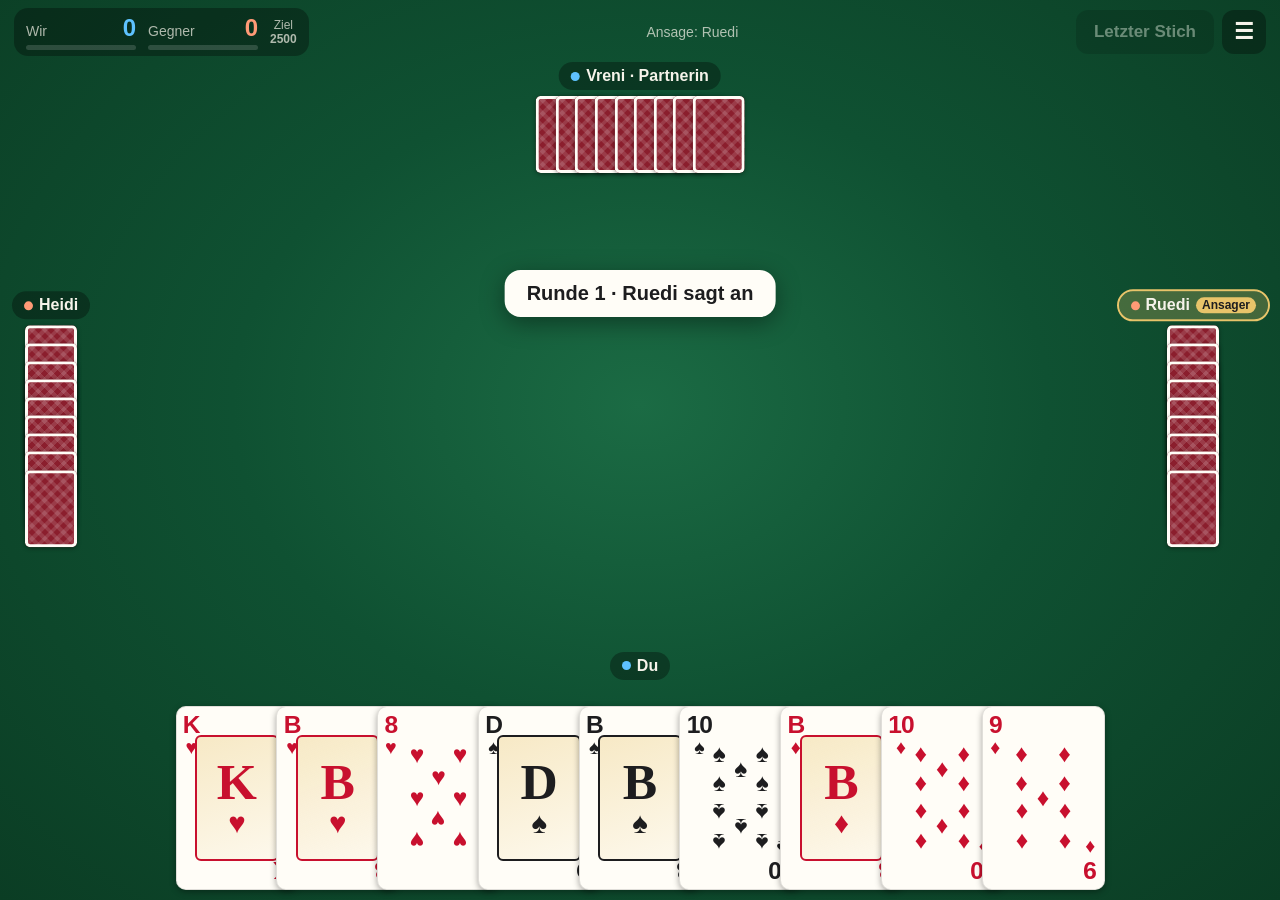
==== index.html @ f4f51e69 "Hansis Jass 1.00: Schieber-Jass als PWA fürs iPad Regeln und Strategie dokumentiert, Spiellogik mit " ====
<!doctype html>
<html lang="de-CH">
<head>
  <meta charset="utf-8">
  <meta name="viewport" content="width=device-width, initial-scale=1, maximum-scale=1, user-scalable=no, viewport-fit=cover">
  <meta name="apple-mobile-web-app-capable" content="yes">
  <meta name="mobile-web-app-capable" content="yes">
  <meta name="apple-mobile-web-app-status-bar-style" content="black-translucent">
  <meta name="apple-mobile-web-app-title" content="Hansis Jass">
  <meta name="theme-color" content="#0b3d24">
  <link rel="manifest" href="manifest.webmanifest">
  <link rel="apple-touch-icon" href="icons/apple-touch-icon.png">
  <link rel="icon" type="image/png" href="icons/icon-192.png">
  <link rel="stylesheet" href="src/ui/styles.css">
  <title>Hansis Jass</title>
</head>
<body>
  <main id="table">
    <header id="topbar">
      <div id="scores">
        <div class="team" data-team="0">
          <div class="trow"><span class="tname">Wir</span><span class="tpts" id="score0">0</span></div>
          <div class="bar"><i id="bar0"></i></div>
        </div>
        <div class="team" data-team="1">
          <div class="trow"><span class="tname">Gegner</span><span class="tpts" id="score1">0</span></div>
          <div class="bar"><i id="bar1"></i></div>
        </div>
        <div id="target"></div>
      </div>
      <div id="modeinfo"></div>
      <div id="buttons">
        <button id="btn-last" class="btn ghost" disabled>Letzter Stich</button>
        <button id="btn-menu" class="btn ghost icon" aria-label="Menü">☰</button>
      </div>
    </header>

    <section class="seat" id="seat2"></section>
    <section class="seat side" id="seat3"></section>
    <section class="seat side" id="seat1"></section>

    <div id="trick">
      <div class="slot" data-seat="0"></div>
      <div class="slot" data-seat="1"></div>
      <div class="slot" data-seat="2"></div>
      <div class="slot" data-seat="3"></div>
    </div>
    <div id="roundpts"></div>

    <section id="me">
      <div id="me-label" class="plabel"></div>
      <div id="hand"></div>
      <button id="btn-tip" class="btn tip" hidden>Tipp</button>
    </section>
    <div id="tipbox" hidden></div>

    <div id="chooser" hidden></div>
    <div id="banner" hidden></div>
    <div id="overlay" hidden></div>
  </main>
  <div id="rotate"><div>🔄<br>Bitte das iPad quer halten</div></div>
  <script type="module" src="src/ui/app.js"></script>
</body>
</html>
---- src/ui/styles.css ----
/* Hansis Jass – Oberfläche fürs iPad im Querformat */
:root {
  --felt: #0f5132;
  --felt-dark: #0b3d24;
  --felt-light: #1b6b44;
  --gold: #e8c46a;
  --ink: #1d1d1f;
  --paper: #fffdf7;
  --red: #c8102e;
  --black: #1d1d1f;
  --gold-suit: #b8860b;
  --brown: #7a4a1e;
  --us: #5ec2ff;
  --them: #ff9a76;
  --panel: rgba(0, 0, 0, 0.32);
  --text: #f6f3ea;
  --muted: rgba(246, 243, 234, 0.7);
  --cw: min(9.6vw, 14.6vh);
  --ch: calc(var(--cw) * 1.5);
  --tcw: calc(var(--cw) * 0.82);
  --mcw: calc(var(--cw) * 0.42);
  --safe-l: env(safe-area-inset-left, 0px);
  --safe-r: env(safe-area-inset-right, 0px);
  --safe-t: env(safe-area-inset-top, 0px);
  --safe-b: env(safe-area-inset-bottom, 0px);
}

* { box-sizing: border-box; }
html, body {
  margin: 0; height: 100%; overflow: hidden;
  background: var(--felt-dark);
  color: var(--text);
  font-family: -apple-system, BlinkMacSystemFont, "SF Pro Rounded", "Helvetica Neue", Arial, sans-serif;
  -webkit-user-select: none; user-select: none;
  -webkit-touch-callout: none;
  -webkit-tap-highlight-color: transparent;
  touch-action: manipulation;
}

#table {
  position: fixed; inset: 0;
  background:
    radial-gradient(ellipse at 50% 45%, var(--felt-light) 0%, var(--felt) 45%, var(--felt-dark) 100%);
  overflow: hidden;
}

/* ---------- Kopfzeile ---------- */
#topbar {
  position: absolute; left: 0; right: 0; top: 0;
  padding: calc(8px + var(--safe-t)) calc(14px + var(--safe-r)) 8px calc(14px + var(--safe-l));
  display: flex; align-items: center; gap: 16px;
  z-index: 20;
}
#scores { display: flex; align-items: center; gap: 12px; background: var(--panel); border-radius: 14px; padding: 6px 12px; }
.team { min-width: 110px; }
.trow { display: flex; justify-content: space-between; gap: 10px; align-items: baseline; }
.tname { font-size: 14px; color: var(--muted); }
.tpts { font-size: 24px; font-weight: 700; font-variant-numeric: tabular-nums; }
.team[data-team="0"] .tpts { color: var(--us); }
.team[data-team="1"] .tpts { color: var(--them); }
.bar { height: 5px; background: rgba(255, 255, 255, 0.15); border-radius: 3px; overflow: hidden; margin-top: 3px; }
.bar i { display: block; height: 100%; width: 0; transition: width 0.6s ease; }
#bar0 { background: var(--us); }
#bar1 { background: var(--them); }
#target { font-size: 12px; color: var(--muted); line-height: 1.2; text-align: center; }
#modeinfo {
  flex: 1; display: flex; justify-content: center; align-items: center; gap: 10px;
  font-size: 18px; min-height: 44px;
}
#modeinfo .mode-chip {
  display: inline-flex; align-items: center; gap: 8px;
  background: var(--paper); color: var(--ink);
  padding: 6px 14px; border-radius: 22px; font-weight: 700;
  box-shadow: 0 2px 8px rgba(0, 0, 0, 0.3);
}
#modeinfo .mode-chip .sym { font-size: 24px; line-height: 1; }
#modeinfo .mult { background: var(--gold); color: var(--ink); border-radius: 10px; padding: 1px 7px; font-size: 14px; }
#modeinfo .who { color: var(--muted); font-size: 14px; }
#buttons { display: flex; gap: 8px; }

.btn {
  font: inherit; font-size: 17px; font-weight: 600;
  min-height: 44px; min-width: 44px; padding: 0 18px;
  border-radius: 12px; border: none; cursor: pointer;
  background: var(--gold); color: var(--ink);
  box-shadow: 0 2px 6px rgba(0, 0, 0, 0.3);
}
.btn:active { transform: scale(0.96); }
.btn:disabled { opacity: 0.4; }
.btn.ghost { background: var(--panel); color: var(--text); box-shadow: none; }
.btn.icon { font-size: 22px; padding: 0 12px; }
.btn.secondary { background: rgba(255, 255, 255, 0.9); }

/* ---------- Mitspieler ---------- */
.seat { position: absolute; display: flex; flex-direction: column; align-items: center; gap: 6px; z-index: 5; }
#seat2 { top: calc(62px + var(--safe-t)); left: 50%; transform: translateX(-50%); }
#seat3 { left: calc(12px + var(--safe-l)); top: 50%; transform: translateY(-62%); }
#seat1 { right: calc(12px + var(--safe-r)); top: 50%; transform: translateY(-62%); }
.plabel {
  display: inline-flex; align-items: center; gap: 6px;
  background: var(--panel); padding: 5px 12px; border-radius: 16px;
  font-size: 16px; font-weight: 600; white-space: nowrap;
}
.plabel.active { outline: 2px solid var(--gold); background: rgba(232, 196, 106, 0.25); }
.plabel .badge { font-size: 12px; background: var(--gold); color: var(--ink); border-radius: 8px; padding: 1px 6px; }
.plabel.team0 .dot { background: var(--us); }
.plabel.team1 .dot { background: var(--them); }
.plabel .dot { width: 9px; height: 9px; border-radius: 50%; display: inline-block; }
.backs { display: flex; }
.backs .card { width: var(--mcw); height: calc(var(--mcw) * 1.5); margin-left: calc(var(--mcw) * -0.62); border-radius: 5px; }
.backs .card:first-child { margin-left: 0; }
.seat.side .backs { flex-direction: column; }
.seat.side .backs .card { margin-left: 0; margin-top: calc(var(--mcw) * -1.15); }
.seat.side .backs .card:first-child { margin-top: 0; }

.bubble {
  position: absolute; z-index: 30;
  background: var(--paper); color: var(--ink);
  padding: 8px 14px; border-radius: 16px; font-size: 17px; font-weight: 700;
  box-shadow: 0 4px 14px rgba(0, 0, 0, 0.35);
  white-space: nowrap; pointer-events: none;
  animation: pop 0.25s ease-out;
}
.bubble small { display: block; font-weight: 500; font-size: 13px; color: #555; }
.bubble .mini { display: flex; gap: 3px; margin-top: 5px; }
.bubble .mini .card { width: 34px; height: 51px; border-radius: 4px; box-shadow: none; border: 1px solid #ccc; }
.bubble .mini .card .corner .rk { font-size: 13px; }
.bubble .mini .card .corner .st { font-size: 10px; }
.bubble .mini .card .pips, .bubble .mini .card .court, .bubble .mini .card .ace, .bubble .mini .card .corner.br { display: none; }
.bubble.thinking { font-size: 22px; padding: 2px 14px; letter-spacing: 2px; }
@keyframes pop { from { transform: scale(0.7); opacity: 0; } to { transform: scale(1); opacity: 1; } }

/* ---------- Stich ---------- */
#trick { position: absolute; left: 50%; top: 45%; width: 0; height: 0; z-index: 8; }
.slot { position: absolute; width: var(--tcw); height: calc(var(--tcw) * 1.5); }
.slot[data-seat="0"] { left: calc(var(--tcw) * -0.5); top: calc(var(--tcw) * 0.02); }
.slot[data-seat="2"] { left: calc(var(--tcw) * -0.5); top: calc(var(--tcw) * -1.52); }
.slot[data-seat="1"] { left: calc(var(--tcw) * 0.62); top: calc(var(--tcw) * -0.82); }
.slot[data-seat="3"] { left: calc(var(--tcw) * -1.62); top: calc(var(--tcw) * -0.68); }
.slot .card { width: 100%; height: 100%; }
#roundpts {
  position: absolute; left: 50%; transform: translateX(-50%);
  top: calc(45% + var(--tcw) * 1.58);
  font-size: 14px; color: var(--muted); z-index: 6; text-align: center;
}

/* ---------- Karten ---------- */
.card {
  position: relative; width: var(--cw); height: var(--ch);
  border-radius: calc(var(--cw) * 0.08);
  background: var(--paper);
  box-shadow: 0 2px 6px rgba(0, 0, 0, 0.35), inset 0 0 0 1px rgba(0, 0, 0, 0.12);
  color: var(--black);
  flex-shrink: 0;
}
.card.red { color: var(--red); }
.card.black { color: var(--black); }
.card.gold { color: var(--gold-suit); }
.card.brown { color: var(--brown); }
.card .corner {
  position: absolute; display: flex; flex-direction: column; align-items: center; line-height: 1;
  font-weight: 700;
}
.card .corner.tl { left: 6%; top: 4%; }
.card .corner.br { right: 6%; bottom: 4%; transform: rotate(180deg); }
.card .corner .rk { font-size: calc(var(--cw) * 0.2); letter-spacing: -0.04em; }
.card .corner .st { font-size: calc(var(--cw) * 0.16); }
.slot .card .corner .rk { font-size: calc(var(--tcw) * 0.2); }
.slot .card .corner .st { font-size: calc(var(--tcw) * 0.16); }
.card .pips { position: absolute; inset: 14% 12%; }
.card .pips span {
  position: absolute; transform: translate(-50%, -50%);
  font-size: calc(var(--cw) * 0.2); line-height: 1;
}
.slot .card .pips span { font-size: calc(var(--tcw) * 0.2); }
.card .pips span.flip { transform: translate(-50%, -50%) rotate(180deg); }
.card .ace { position: absolute; inset: 0; display: flex; align-items: center; justify-content: center; font-size: calc(var(--cw) * 0.62); }
.slot .card .ace { font-size: calc(var(--tcw) * 0.62); }
.card .court {
  position: absolute; inset: 16% 16%; border-radius: 6px;
  border: 2px solid currentColor; display: flex; flex-direction: column; align-items: center; justify-content: center;
  background: linear-gradient(160deg, rgba(232, 196, 106, 0.35), rgba(232, 196, 106, 0.08));
}
.card .court .big { font-size: calc(var(--cw) * 0.42); font-weight: 800; line-height: 1; font-family: Georgia, "Times New Roman", serif; }
.card .court .small { font-size: calc(var(--cw) * 0.24); line-height: 1.1; }
.slot .card .court .big { font-size: calc(var(--tcw) * 0.42); }
.slot .card .court .small { font-size: calc(var(--tcw) * 0.24); }
.card.de .pips span { font-size: calc(var(--cw) * 0.17); }
.card.back {
  background:
    repeating-linear-gradient(45deg, rgba(255, 255, 255, 0.13) 0 4px, transparent 4px 9px),
    repeating-linear-gradient(-45deg, rgba(255, 255, 255, 0.13) 0 4px, transparent 4px 9px),
    #8b1e2d;
  box-shadow: 0 1px 4px rgba(0, 0, 0, 0.4), inset 0 0 0 3px #fffdf7;
}

/* ---------- eigene Hand ---------- */
#me {
  position: absolute; left: 0; right: 0; bottom: 0;
  padding-bottom: calc(10px + var(--safe-b));
  display: flex; flex-direction: column; align-items: center; gap: 8px; z-index: 10;
}
#hand { display: flex; justify-content: center; align-items: flex-end; height: calc(var(--ch) + 18px); }
#hand .card { margin-left: var(--overlap, calc(var(--cw) * -0.22)); transition: transform 0.15s ease, opacity 0.2s; }
#hand .card:first-child { margin-left: 0; }
#hand.my-turn .card.legal { transform: translateY(-14px); cursor: pointer; }
#hand.my-turn .card.illegal { opacity: 0.6; filter: brightness(0.82) grayscale(0.3); }
#hand .card.pressed { transform: translateY(-24px) scale(1.03) !important; }
#hand .card.hint { box-shadow: 0 0 0 4px var(--gold), 0 0 22px 6px rgba(232, 196, 106, 0.9); }
.btn.tip { position: absolute; right: calc(16px + var(--safe-r)); bottom: calc(18px + var(--safe-b)); }
#tipbox {
  position: absolute; right: calc(16px + var(--safe-r)); bottom: calc(76px + var(--safe-b));
  background: var(--paper); color: var(--ink); padding: 10px 14px; border-radius: 12px;
  font-weight: 600; font-size: 16px; z-index: 25; max-width: 260px;
  box-shadow: 0 4px 14px rgba(0, 0, 0, 0.35);
}

/* ---------- Ansage ---------- */
#chooser {
  position: absolute; left: 50%; top: 47%; transform: translate(-50%, -50%);
  background: rgba(10, 30, 20, 0.92); border: 1px solid rgba(232, 196, 106, 0.5);
  border-radius: 20px; padding: 18px 20px; z-index: 40;
  box-shadow: 0 10px 40px rgba(0, 0, 0, 0.5);
  text-align: center;
}
#chooser h2 { margin: 0 0 12px; font-size: 20px; }
#chooser .grid { display: grid; grid-template-columns: repeat(3, minmax(130px, 1fr)); gap: 10px; }
#chooser .opt {
  font: inherit; min-height: 64px; border: none; border-radius: 14px; cursor: pointer;
  background: var(--paper); color: var(--ink); font-size: 18px; font-weight: 700;
  display: flex; align-items: center; justify-content: center; gap: 8px;
}
#chooser .opt .sym { font-size: 30px; }
#chooser .opt.red .sym { color: var(--red); }
#chooser .opt.gold .sym { color: var(--gold-suit); }
#chooser .opt.brown .sym { color: var(--brown); }
#chooser .opt .x { font-size: 13px; background: var(--gold); border-radius: 8px; padding: 1px 6px; }
#chooser .opt:active { transform: scale(0.97); }
#chooser .opt.hint, #chooser .push.hint { box-shadow: 0 0 0 4px var(--gold), 0 0 18px 4px rgba(232, 196, 106, 0.8); }
#chooser .row { display: flex; gap: 10px; justify-content: center; margin-top: 12px; }
#chooser .push { background: var(--gold); }
#chooser .note { margin-top: 10px; color: var(--muted); font-size: 14px; min-height: 18px; }

/* ---------- Banner und Overlays ---------- */
#banner {
  position: absolute; left: 50%; top: 30%; transform: translateX(-50%);
  background: var(--paper); color: var(--ink); z-index: 35;
  padding: 12px 22px; border-radius: 16px; font-size: 20px; font-weight: 700;
  box-shadow: 0 6px 24px rgba(0, 0, 0, 0.4); text-align: center;
  animation: pop 0.25s ease-out;
}
#banner small { display: block; font-size: 14px; font-weight: 500; color: #555; }
#overlay {
  position: absolute; inset: 0; z-index: 60;
  background: rgba(0, 0, 0, 0.55);
  display: flex; align-items: center; justify-content: center;
}
#overlay[hidden], #chooser[hidden], #banner[hidden], #tipbox[hidden] { display: none; }
.panel {
  background: #fbf8f0; color: var(--ink); border-radius: 22px;
  padding: 22px 26px; min-width: 460px; max-width: min(720px, 92vw); max-height: 88vh; overflow: auto;
  box-shadow: 0 16px 50px rgba(0, 0, 0, 0.5);
  -webkit-user-select: text; user-select: text;
}
.panel h2 { margin: 0 0 14px; font-size: 26px; }
.panel h3 { margin: 18px 0 8px; font-size: 18px; }
.panel table { width: 100%; border-collapse: collapse; font-size: 18px; }
.panel td, .panel th { padding: 7px 8px; border-bottom: 1px solid #e3ddcc; text-align: right; }
.panel td:first-child, .panel th:first-child { text-align: left; }
.panel th { font-size: 15px; color: #666; font-weight: 600; }
.panel tr.total td { font-weight: 800; font-size: 20px; border-bottom: none; }
.panel .us { color: #0a75b8; }
.panel .them { color: #c4502a; }
.panel .actions { display: flex; gap: 10px; justify-content: flex-end; margin-top: 18px; flex-wrap: wrap; }
.panel .muted { color: #777; font-size: 14px; }
.panel .big-result { font-size: 40px; font-weight: 800; text-align: center; margin: 6px 0 14px; }
.panel .menu-list { display: flex; flex-direction: column; gap: 10px; }
.panel .menu-list .btn { width: 100%; text-align: left; }
.setting { display: flex; justify-content: space-between; align-items: center; gap: 12px; padding: 8px 0; border-bottom: 1px solid #e3ddcc; font-size: 17px; }
.setting .seg { display: flex; background: #ece6d6; border-radius: 12px; padding: 3px; flex-wrap: wrap; }
.setting .seg button {
  font: inherit; font-size: 15px; border: none; background: none; min-height: 40px; padding: 0 12px; border-radius: 10px; cursor: pointer; color: var(--ink);
}
.setting .seg button.on { background: #fff; box-shadow: 0 1px 4px rgba(0, 0, 0, 0.2); font-weight: 700; }
.setting .hint { display: block; font-size: 13px; color: #777; }
.lasttrick { display: flex; gap: 10px; justify-content: center; margin: 10px 0; }
.lasttrick .card { --cw: 86px; }
.lasttrick figure { margin: 0; text-align: center; font-size: 13px; color: #555; }
.lasttrick figure.win .card { box-shadow: 0 0 0 3px var(--gold), 0 2px 6px rgba(0, 0, 0, 0.35); }
.rules { font-size: 16px; line-height: 1.45; }
.rules p, .rules ul { margin: 6px 0; }

/* ---------- Hochformat ---------- */
#rotate { display: none; }
@media (orientation: portrait) {
  #rotate {
    display: flex; position: fixed; inset: 0; z-index: 100; background: var(--felt-dark);
    align-items: center; justify-content: center; text-align: center; font-size: 26px; line-height: 1.6;
  }
}
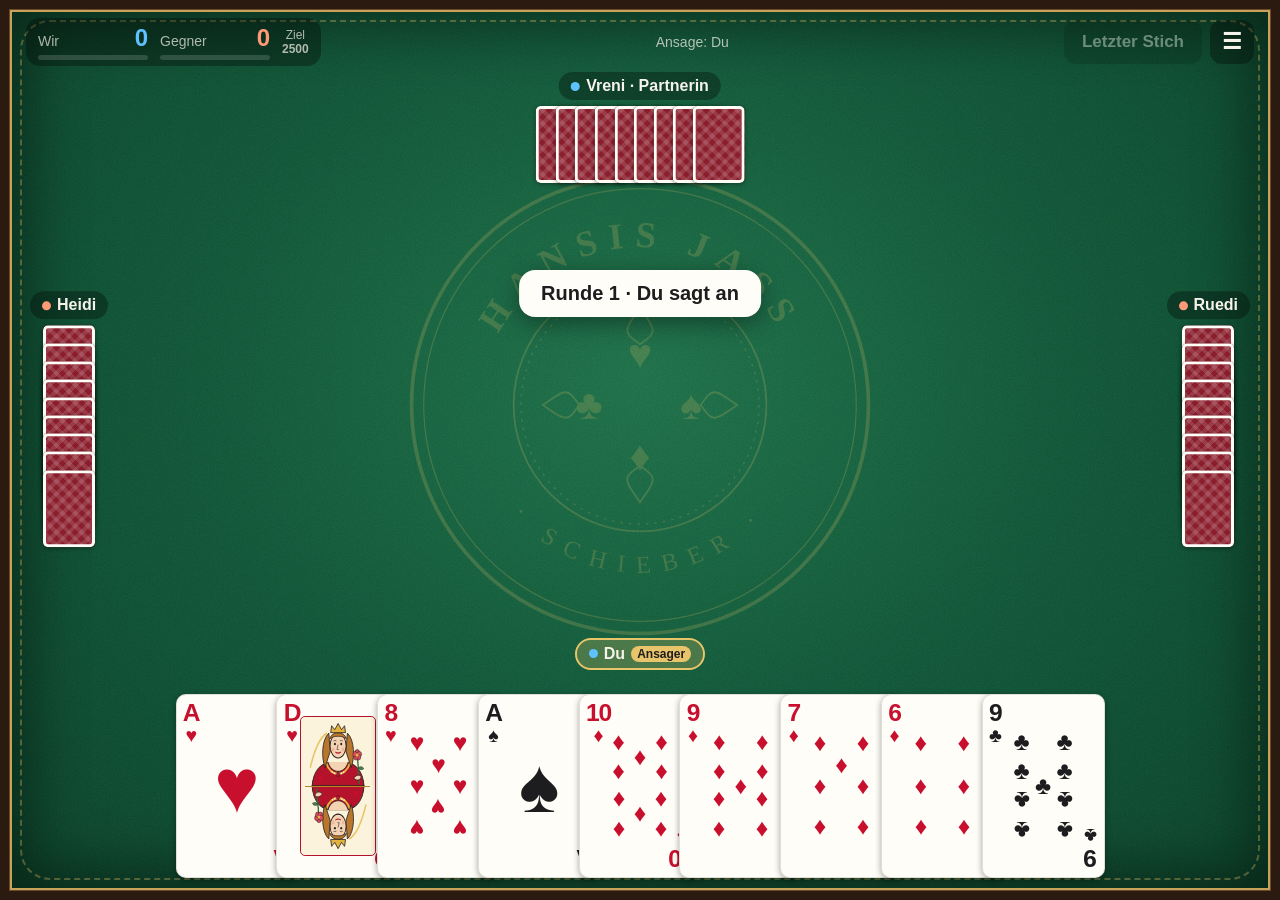
==== commit 0d0e8729: "Hansis Jass 1.10: gezeichnete Bildkarten und neuer Jassteppich Figuren für König, Dame/Ober und Baue" ====
--- a/index.html
+++ b/index.html
@@ -16,6 +16,31 @@
 </head>
 <body>
   <main id="table">
+    <svg id="emblem" viewBox="0 0 400 400" aria-hidden="true">
+      <defs>
+        <path id="arc-top" d="M 70 200 A 130 130 0 0 1 330 200"/>
+        <path id="arc-bottom" d="M 62 200 A 138 138 0 0 0 338 200"/>
+      </defs>
+      <circle cx="200" cy="200" r="188" fill="none" stroke="currentColor" stroke-width="3"/>
+      <circle cx="200" cy="200" r="178" fill="none" stroke="currentColor" stroke-width="1"/>
+      <circle cx="200" cy="200" r="104" fill="none" stroke="currentColor" stroke-width="1.5"/>
+      <circle cx="200" cy="200" r="98" fill="none" stroke="currentColor" stroke-width="1" stroke-dasharray="2 5"/>
+      <text font-size="30" font-weight="700" letter-spacing="9" fill="currentColor" text-anchor="middle" font-family="Georgia, 'Times New Roman', serif">
+        <textPath href="#arc-top" startOffset="50%">HANSIS JASS</textPath>
+      </text>
+      <text font-size="20" letter-spacing="10" fill="currentColor" text-anchor="middle" font-family="Georgia, 'Times New Roman', serif">
+        <textPath href="#arc-bottom" startOffset="50%">· SCHIEBER ·</textPath>
+      </text>
+      <g font-size="34" fill="currentColor" text-anchor="middle" dominant-baseline="central">
+        <text x="200" y="158">♥</text><text x="242" y="200">♠</text><text x="200" y="242">♦</text><text x="158" y="200">♣</text>
+      </g>
+      <g stroke="currentColor" stroke-width="1.5" fill="none">
+        <path d="M200 120 C 214 140 214 140 200 150 C 186 140 186 140 200 120 Z"/>
+        <path d="M200 280 C 214 260 214 260 200 250 C 186 260 186 260 200 280 Z"/>
+        <path d="M120 200 C 140 186 140 186 150 200 C 140 214 140 214 120 200 Z"/>
+        <path d="M280 200 C 260 186 260 186 250 200 C 260 214 260 214 280 200 Z"/>
+      </g>
+    </svg>
     <header id="topbar">
       <div id="scores">
         <div class="team" data-team="0">
--- a/src/ui/styles.css
+++ b/src/ui/styles.css
@@ -37,17 +37,42 @@
   touch-action: manipulation;
 }
 
+/* ---------- Jassteppich ---------- */
+:root[data-felt="blau"] { --felt: #14406b; --felt-dark: #0b2744; --felt-light: #22609a; }
+:root[data-felt="rot"] { --felt: #6e1423; --felt-dark: #430b15; --felt-light: #932236; }
+:root[data-felt="schwarz"] { --felt: #2b2f33; --felt-dark: #16191c; --felt-light: #40464c; }
+html, body { background: var(--felt-dark); }
+
 #table {
   position: fixed; inset: 0;
   background:
-    radial-gradient(ellipse at 50% 45%, var(--felt-light) 0%, var(--felt) 45%, var(--felt-dark) 100%);
+    url("data:image/svg+xml,%3Csvg xmlns='http://www.w3.org/2000/svg' width='220' height='220'%3E%3Cfilter id='n'%3E%3CfeTurbulence type='fractalNoise' baseFrequency='.9' numOctaves='3' stitchTiles='stitch'/%3E%3CfeColorMatrix values='0 0 0 0 1 0 0 0 0 1 0 0 0 0 1 0 0 0 .55 0'/%3E%3C/filter%3E%3Crect width='100%25' height='100%25' filter='url(%23n)' opacity='.5'/%3E%3C/svg%3E"),
+    radial-gradient(ellipse at 50% 42%, var(--felt-light) 0%, var(--felt) 48%, var(--felt-dark) 100%);
+  background-blend-mode: soft-light, normal;
   overflow: hidden;
+  /* gepolsterter Lederrand mit Goldkante */
+  box-shadow:
+    inset 0 0 0 9px #2a1a10,
+    inset 0 0 0 10px #6b4a2b,
+    inset 0 0 0 12px #c9a25a,
+    inset 0 0 60px 26px rgba(0, 0, 0, 0.45);
+}
+/* Ziernaht */
+#table::before {
+  content: ''; position: absolute; inset: 20px; pointer-events: none;
+  border: 2px dashed rgba(232, 196, 106, 0.32); border-radius: 30px;
+}
+#emblem {
+  position: absolute; left: 50%; top: 45%;
+  width: min(54vh, 42vw); height: min(54vh, 42vw);
+  transform: translate(-50%, -50%);
+  color: var(--gold); opacity: 0.2; pointer-events: none;
 }
 
 /* ---------- Kopfzeile ---------- */
 #topbar {
   position: absolute; left: 0; right: 0; top: 0;
-  padding: calc(8px + var(--safe-t)) calc(14px + var(--safe-r)) 8px calc(14px + var(--safe-l));
+  padding: calc(18px + var(--safe-t)) calc(26px + var(--safe-r)) 8px calc(26px + var(--safe-l));
   display: flex; align-items: center; gap: 16px;
   z-index: 20;
 }
@@ -93,9 +118,9 @@
 
 /* ---------- Mitspieler ---------- */
 .seat { position: absolute; display: flex; flex-direction: column; align-items: center; gap: 6px; z-index: 5; }
-#seat2 { top: calc(62px + var(--safe-t)); left: 50%; transform: translateX(-50%); }
-#seat3 { left: calc(12px + var(--safe-l)); top: 50%; transform: translateY(-62%); }
-#seat1 { right: calc(12px + var(--safe-r)); top: 50%; transform: translateY(-62%); }
+#seat2 { top: calc(72px + var(--safe-t)); left: 50%; transform: translateX(-50%); }
+#seat3 { left: calc(30px + var(--safe-l)); top: 50%; transform: translateY(-62%); }
+#seat1 { right: calc(30px + var(--safe-r)); top: 50%; transform: translateY(-62%); }
 .plabel {
   display: inline-flex; align-items: center; gap: 6px;
   background: var(--panel); padding: 5px 12px; border-radius: 16px;
@@ -146,7 +171,7 @@
 
 /* ---------- Karten ---------- */
 .card {
-  position: relative; width: var(--cw); height: var(--ch);
+  position: relative; width: var(--cw); height: calc(var(--cw) * 1.5);
   border-radius: calc(var(--cw) * 0.08);
   background: var(--paper);
   box-shadow: 0 2px 6px rgba(0, 0, 0, 0.35), inset 0 0 0 1px rgba(0, 0, 0, 0.12);
@@ -177,14 +202,13 @@
 .card .ace { position: absolute; inset: 0; display: flex; align-items: center; justify-content: center; font-size: calc(var(--cw) * 0.62); }
 .slot .card .ace { font-size: calc(var(--tcw) * 0.62); }
 .card .court {
-  position: absolute; inset: 16% 16%; border-radius: 6px;
-  border: 2px solid currentColor; display: flex; flex-direction: column; align-items: center; justify-content: center;
-  background: linear-gradient(160deg, rgba(232, 196, 106, 0.35), rgba(232, 196, 106, 0.08));
-}
-.card .court .big { font-size: calc(var(--cw) * 0.42); font-weight: 800; line-height: 1; font-family: Georgia, "Times New Roman", serif; }
-.card .court .small { font-size: calc(var(--cw) * 0.24); line-height: 1.1; }
-.slot .card .court .big { font-size: calc(var(--tcw) * 0.42); }
-.slot .card .court .small { font-size: calc(var(--tcw) * 0.24); }
+  position: absolute; inset: 12% 19%;
+  border: 1.5px solid var(--frame); border-radius: calc(var(--cw) * 0.04);
+  background: #fbf3dc; overflow: hidden;
+  display: flex; align-items: center;
+}
+.card .court::after { content: ''; position: absolute; left: 6%; right: 6%; top: 50%; border-top: 1px solid #b8862b; }
+.card .court .figure { width: 100%; height: 100%; display: block; }
 .card.de .pips span { font-size: calc(var(--cw) * 0.17); }
 .card.back {
   background:
@@ -197,7 +221,7 @@
 /* ---------- eigene Hand ---------- */
 #me {
   position: absolute; left: 0; right: 0; bottom: 0;
-  padding-bottom: calc(10px + var(--safe-b));
+  padding-bottom: calc(22px + var(--safe-b));
   display: flex; flex-direction: column; align-items: center; gap: 8px; z-index: 10;
 }
 #hand { display: flex; justify-content: center; align-items: flex-end; height: calc(var(--ch) + 18px); }
@@ -207,9 +231,9 @@
 #hand.my-turn .card.illegal { opacity: 0.6; filter: brightness(0.82) grayscale(0.3); }
 #hand .card.pressed { transform: translateY(-24px) scale(1.03) !important; }
 #hand .card.hint { box-shadow: 0 0 0 4px var(--gold), 0 0 22px 6px rgba(232, 196, 106, 0.9); }
-.btn.tip { position: absolute; right: calc(16px + var(--safe-r)); bottom: calc(18px + var(--safe-b)); }
+.btn.tip { position: absolute; right: calc(32px + var(--safe-r)); bottom: calc(30px + var(--safe-b)); }
 #tipbox {
-  position: absolute; right: calc(16px + var(--safe-r)); bottom: calc(76px + var(--safe-b));
+  position: absolute; right: calc(32px + var(--safe-r)); bottom: calc(88px + var(--safe-b));
   background: var(--paper); color: var(--ink); padding: 10px 14px; border-radius: 12px;
   font-weight: 600; font-size: 16px; z-index: 25; max-width: 260px;
   box-shadow: 0 4px 14px rgba(0, 0, 0, 0.35);
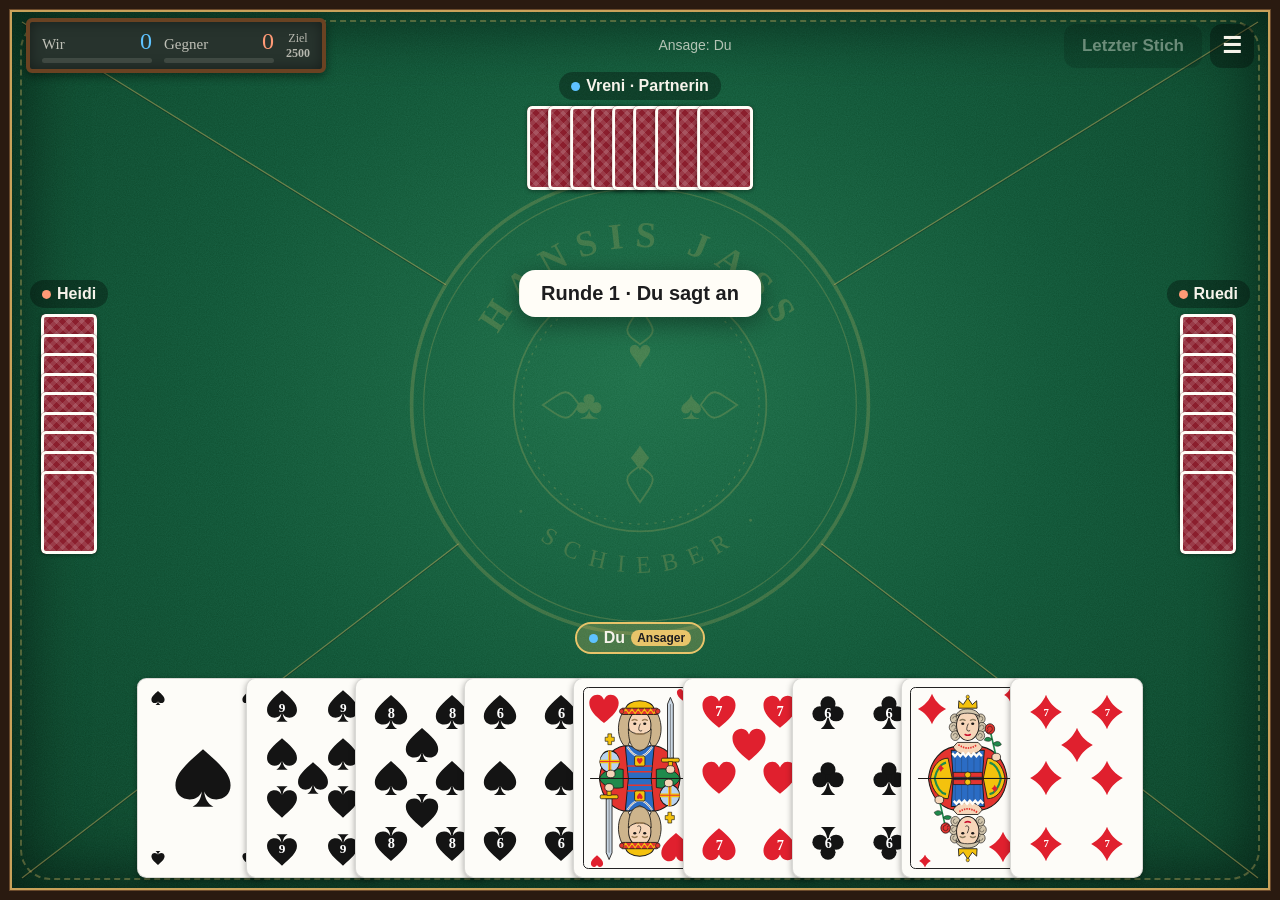
==== commit e7467727: "Hansis Jass 1.50: Kreidetafel, geviertelter Teppich, Zahlen auf den Karten Zahlen 6-10 in den Eckzei" ====
--- a/index.html
+++ b/index.html
@@ -16,6 +16,7 @@
 </head>
 <body>
   <main id="table">
+    <svg id="quarters" aria-hidden="true"></svg>
     <svg id="emblem" viewBox="0 0 400 400" aria-hidden="true">
       <defs>
         <path id="arc-top" d="M 70 200 A 130 130 0 0 1 330 200"/>
--- a/src/ui/styles.css
+++ b/src/ui/styles.css
@@ -15,9 +15,9 @@
   --panel: rgba(0, 0, 0, 0.32);
   --text: #f6f3ea;
   --muted: rgba(246, 243, 234, 0.7);
-  --cw: min(9.6vw, 14.6vh);
+  --cw: min(10.4vw, 15.4vh);
   --ch: calc(var(--cw) * 1.5);
-  --tcw: calc(var(--cw) * 0.82);
+  --tcw: calc(var(--cw) * 0.68);
   --mcw: calc(var(--cw) * 0.42);
   --safe-l: env(safe-area-inset-left, 0px);
   --safe-r: env(safe-area-inset-right, 0px);
@@ -98,9 +98,15 @@
   padding: 6px 14px; border-radius: 22px; font-weight: 700;
   box-shadow: 0 2px 8px rgba(0, 0, 0, 0.3);
 }
-#modeinfo .mode-chip .sym { font-size: 24px; line-height: 1; }
+#modeinfo .mode-chip .sym { font-size: 26px; line-height: 1; display: inline-flex; }
+#modeinfo .mode-chip .kind { font-size: 13px; font-weight: 600; color: #666; text-transform: uppercase; letter-spacing: .04em; }
+#modeinfo .who b { color: var(--text); }
+.suit-icon { width: 1em; height: 1em; display: inline-block; vertical-align: -0.14em; }
+.suit-icon.emo { width: auto; }
+.arrow { font-weight: 800; }
+.plabel .badge.trumpf { background: var(--paper); display: inline-flex; align-items: center; gap: 3px; font-weight: 700; }
 #modeinfo .mult { background: var(--gold); color: var(--ink); border-radius: 10px; padding: 1px 7px; font-size: 14px; }
-#modeinfo .who { color: var(--muted); font-size: 14px; }
+#modeinfo .who { color: var(--muted); font-size: 14px; line-height: 1.25; }
 #buttons { display: flex; gap: 8px; }
 
 .btn {
@@ -148,68 +154,61 @@
 }
 .bubble small { display: block; font-weight: 500; font-size: 13px; color: #555; }
 .bubble .mini { display: flex; gap: 3px; margin-top: 5px; }
-.bubble .mini .card { width: 34px; height: 51px; border-radius: 4px; box-shadow: none; border: 1px solid #ccc; }
-.bubble .mini .card .corner .rk { font-size: 13px; }
-.bubble .mini .card .corner .st { font-size: 10px; }
-.bubble .mini .card .pips, .bubble .mini .card .court, .bubble .mini .card .ace, .bubble .mini .card .corner.br { display: none; }
+.bubble .mini .card { --cw: 40px; box-shadow: none; border: 1px solid #ccc; }
 .bubble.thinking { font-size: 22px; padding: 2px 14px; letter-spacing: 2px; }
 @keyframes pop { from { transform: scale(0.7); opacity: 0; } to { transform: scale(1); opacity: 1; } }
 
 /* ---------- Stich ---------- */
 #trick { position: absolute; left: 50%; top: 45%; width: 0; height: 0; z-index: 8; }
 .slot { position: absolute; width: var(--tcw); height: calc(var(--tcw) * 1.5); }
-.slot[data-seat="0"] { left: calc(var(--tcw) * -0.5); top: calc(var(--tcw) * 0.02); }
-.slot[data-seat="2"] { left: calc(var(--tcw) * -0.5); top: calc(var(--tcw) * -1.52); }
-.slot[data-seat="1"] { left: calc(var(--tcw) * 0.62); top: calc(var(--tcw) * -0.82); }
-.slot[data-seat="3"] { left: calc(var(--tcw) * -1.62); top: calc(var(--tcw) * -0.68); }
-.slot .card { width: 100%; height: 100%; }
+/* Jeder legt seine Karte in sein Viertel (wie im Samschtig-Jass) */
+.slot[data-seat="0"] { left: calc(var(--tcw) * -0.5); top: calc(var(--tcw) * 0.5); }
+.slot[data-seat="2"] { left: calc(var(--tcw) * -0.5); top: calc(var(--tcw) * -2); transform: rotate(3deg); }
+.slot[data-seat="1"] { left: calc(var(--tcw) * 1.25); top: calc(var(--tcw) * -0.75); transform: rotate(-5deg); }
+.slot[data-seat="3"] { left: calc(var(--tcw) * -2.25); top: calc(var(--tcw) * -0.75); transform: rotate(5deg); }
+#quarters { position: absolute; inset: 0; width: 100%; height: 100%; pointer-events: none; }
+#quarters line { stroke: rgba(232, 196, 106, 0.42); stroke-width: 1.2; }
+#quarters line.shadow { stroke: rgba(0, 0, 0, 0.25); stroke-width: 1.2; }
 #roundpts {
-  position: absolute; left: 50%; transform: translateX(-50%);
-  top: calc(45% + var(--tcw) * 1.58);
-  font-size: 14px; color: var(--muted); z-index: 6; text-align: center;
-}
-
-/* ---------- Karten ---------- */
+  position: absolute; left: calc(30px + var(--safe-l)); bottom: calc(var(--cw) * 1.5 + 74px + var(--safe-b));
+  font-size: 13px; color: var(--muted); z-index: 6; line-height: 1.4; max-width: 190px;
+}
+
+/* ---------- Karten (Stil Schweizer Jasskarten) ---------- */
 .card {
   position: relative; width: var(--cw); height: calc(var(--cw) * 1.5);
-  border-radius: calc(var(--cw) * 0.08);
-  background: var(--paper);
-  box-shadow: 0 2px 6px rgba(0, 0, 0, 0.35), inset 0 0 0 1px rgba(0, 0, 0, 0.12);
-  color: var(--black);
+  font-size: var(--cw); /* Pips und Rahmen in em = Anteil der Kartenbreite */
+  border-radius: 0.07em;
+  background: #fdfcf8;
+  box-shadow: 0 2px 6px rgba(0, 0, 0, 0.35), inset 0 0 0 1px rgba(0, 0, 0, 0.14);
   flex-shrink: 0;
 }
-.card.red { color: var(--red); }
-.card.black { color: var(--black); }
-.card.gold { color: var(--gold-suit); }
-.card.brown { color: var(--brown); }
-.card .corner {
-  position: absolute; display: flex; flex-direction: column; align-items: center; line-height: 1;
-  font-weight: 700;
-}
-.card .corner.tl { left: 6%; top: 4%; }
-.card .corner.br { right: 6%; bottom: 4%; transform: rotate(180deg); }
-.card .corner .rk { font-size: calc(var(--cw) * 0.2); letter-spacing: -0.04em; }
-.card .corner .st { font-size: calc(var(--cw) * 0.16); }
-.slot .card .corner .rk { font-size: calc(var(--tcw) * 0.2); }
-.slot .card .corner .st { font-size: calc(var(--tcw) * 0.16); }
-.card .pips { position: absolute; inset: 14% 12%; }
-.card .pips span {
-  position: absolute; transform: translate(-50%, -50%);
-  font-size: calc(var(--cw) * 0.2); line-height: 1;
-}
-.slot .card .pips span { font-size: calc(var(--tcw) * 0.2); }
-.card .pips span.flip { transform: translate(-50%, -50%) rotate(180deg); }
-.card .ace { position: absolute; inset: 0; display: flex; align-items: center; justify-content: center; font-size: calc(var(--cw) * 0.62); }
-.slot .card .ace { font-size: calc(var(--tcw) * 0.62); }
-.card .court {
-  position: absolute; inset: 12% 19%;
-  border: 1.5px solid var(--frame); border-radius: calc(var(--cw) * 0.04);
-  background: #fbf3dc; overflow: hidden;
-  display: flex; align-items: center;
-}
-.card .court::after { content: ''; position: absolute; left: 6%; right: 6%; top: 50%; border-top: 1px solid #b8862b; }
-.card .court .figure { width: 100%; height: 100%; display: block; }
-.card.de .pips span { font-size: calc(var(--cw) * 0.17); }
+.card .pip { position: absolute; width: 1em; height: 1em; transform: translate(-50%, -50%); display: block; }
+.card .pip.rot { transform: translate(-50%, -50%) rotate(180deg); }
+.card .pip .shape { width: 100%; height: 100%; display: block; }
+.card .pip .emo { display: flex; width: 100%; height: 100%; align-items: center; justify-content: center; font-size: 0.82em; line-height: 1; }
+.card .pip .lbl {
+  position: absolute; left: 0; right: 0; top: 27%; text-align: center;
+  color: #fff; font-size: 0.4em; font-weight: 700; line-height: 1;
+  font-family: "Rockwell", "American Typewriter", Georgia, serif; letter-spacing: -0.03em;
+}
+.card.black .pip .lbl { top: 34%; }
+/* Zahlen unten nicht auf dem Kopf (sonst wird aus 6 eine 9) */
+.card .pip.rot .lbl { transform: rotate(180deg); }
+.card.de .pip.rot .lbl { transform: translateY(50%) rotate(180deg); }
+.card.s0 .pip .lbl { font-size: 0.3em; top: 36%; }
+.card.de .pip .lbl {
+  color: #fff; top: 50%; transform: translateY(-50%); font-size: 0.34em;
+  text-shadow: 0 0 2px #000, 0 0 3px #000;
+}
+.card .frame {
+  position: absolute; inset: 4.5% 7%;
+  border: max(1px, 0.008em) solid #222; border-radius: 0.04em;
+  overflow: hidden;
+}
+.card .frame .fig { position: absolute; inset: 3% 4%; }
+.card .frame .figure { width: 100%; height: 100%; display: block; }
+.slot .card { --cw: var(--tcw); width: 100%; height: 100%; }
 .card.back {
   background:
     repeating-linear-gradient(45deg, rgba(255, 255, 255, 0.13) 0 4px, transparent 4px 9px),
@@ -322,3 +321,61 @@
     align-items: center; justify-content: center; text-align: center; font-size: 26px; line-height: 1.6;
   }
 }
+
+/* ---------- Portraits in den Einstellungen ---------- */
+.portrait-row .pr { display: flex; align-items: center; gap: 10px; }
+.portrait-row .pv { width: 48px; height: 59px; border-radius: 50%; object-fit: cover; border: 1px solid #bbb; display: inline-flex; align-items: center; justify-content: center; color: #999; background: #ece6d6; }
+.btn.small { font-size: 15px; min-height: 40px; padding: 0 12px; display: inline-flex; align-items: center; }
+.btn.ghost.dark { background: #ece6d6; color: var(--ink); }
+
+/* ---------- Jasstafel (Schiefer mit Kreide) ---------- */
+:root { --slate: #27332d; --chalk: #f3f0e6; --chalk-font: "Chalkboard SE", "Chalkduster", "Bradley Hand", "Comic Sans MS", cursive; }
+.panel.tafel {
+  background:
+    radial-gradient(ellipse at 30% 20%, rgba(255, 255, 255, 0.06), transparent 60%),
+    radial-gradient(ellipse at 70% 80%, rgba(255, 255, 255, 0.04), transparent 55%),
+    var(--slate);
+  color: var(--chalk); font-family: var(--chalk-font);
+  border: 14px solid #7a4e2a;
+  border-image: linear-gradient(135deg, #9a6a3d, #6a4222 40%, #8c5a30 60%, #5c3a1d) 1;
+  box-shadow: 0 16px 50px rgba(0, 0, 0, 0.6), inset 0 0 40px rgba(0, 0, 0, 0.45);
+  border-radius: 6px;
+  min-width: min(760px, 94vw); max-width: 94vw;
+  -webkit-user-select: none; user-select: none;
+}
+.panel.tafel h2 { font-weight: 400; letter-spacing: .02em; text-shadow: 0 0 1px rgba(255, 255, 255, 0.6); }
+.panel.tafel .muted { color: rgba(243, 240, 230, 0.7); font-size: 15px; }
+.panel.tafel table { font-size: 18px; }
+.panel.tafel td, .panel.tafel th { border-bottom: 1px dashed rgba(243, 240, 230, 0.25); color: var(--chalk); }
+.panel.tafel th { color: rgba(243, 240, 230, 0.65); font-weight: 400; }
+.panel.tafel .us { color: #bfe3ff; }
+.panel.tafel .them { color: #ffd0bd; }
+.panel.tafel .big-result { font-weight: 400; }
+.tafel-grid { display: grid; grid-template-columns: 1fr 1fr; gap: 22px; align-items: start; }
+.tafel .halves { display: flex; flex-direction: column; gap: 4px; }
+.tafel .halves.wide { max-width: 420px; margin: 0 auto; }
+.tafel .half { display: grid; grid-template-columns: 70px 1fr 64px; align-items: center; gap: 6px; }
+.tafel .half .who { font-size: 18px; }
+.tafel .half .sum { font-size: 22px; text-align: right; }
+.tafel .chalk-line { height: 0; border-top: 2px solid rgba(243, 240, 230, 0.55); margin: 2px 0; border-radius: 2px; }
+.tafel .goal { font-size: 14px; color: rgba(243, 240, 230, 0.7); margin-top: 6px; }
+.tafel .rounds { max-height: 46vh; overflow: auto; }
+.zboard { width: 100%; height: auto; display: block; }
+.zboard .chalk line, .zboard .chalk path {
+  stroke: var(--chalk); stroke-width: 2.6; stroke-linecap: round; stroke-linejoin: round; fill: none; opacity: .92;
+  filter: drop-shadow(0 0 0.6px rgba(255, 255, 255, 0.7));
+}
+.zboard .rest { fill: var(--chalk); font-family: var(--chalk-font); font-size: 22px; }
+.btn.chalk-btn { background: transparent; color: var(--chalk); border: 2px solid rgba(243, 240, 230, 0.7); font-family: var(--chalk-font); font-weight: 400; box-shadow: none; }
+
+/* kleine Tafel oben links */
+#scores {
+  cursor: pointer;
+  background: var(--slate); font-family: var(--chalk-font); color: var(--chalk);
+  border: 4px solid #6a4222; border-radius: 6px;
+  box-shadow: 0 3px 10px rgba(0, 0, 0, 0.45), inset 0 0 14px rgba(0, 0, 0, 0.4);
+}
+#scores .tname { color: rgba(243, 240, 230, 0.75); font-size: 15px; }
+#scores .tpts { font-weight: 400; }
+#scores .bar { background: rgba(243, 240, 230, 0.12); }
+#scores #target { color: rgba(243, 240, 230, 0.7); }
